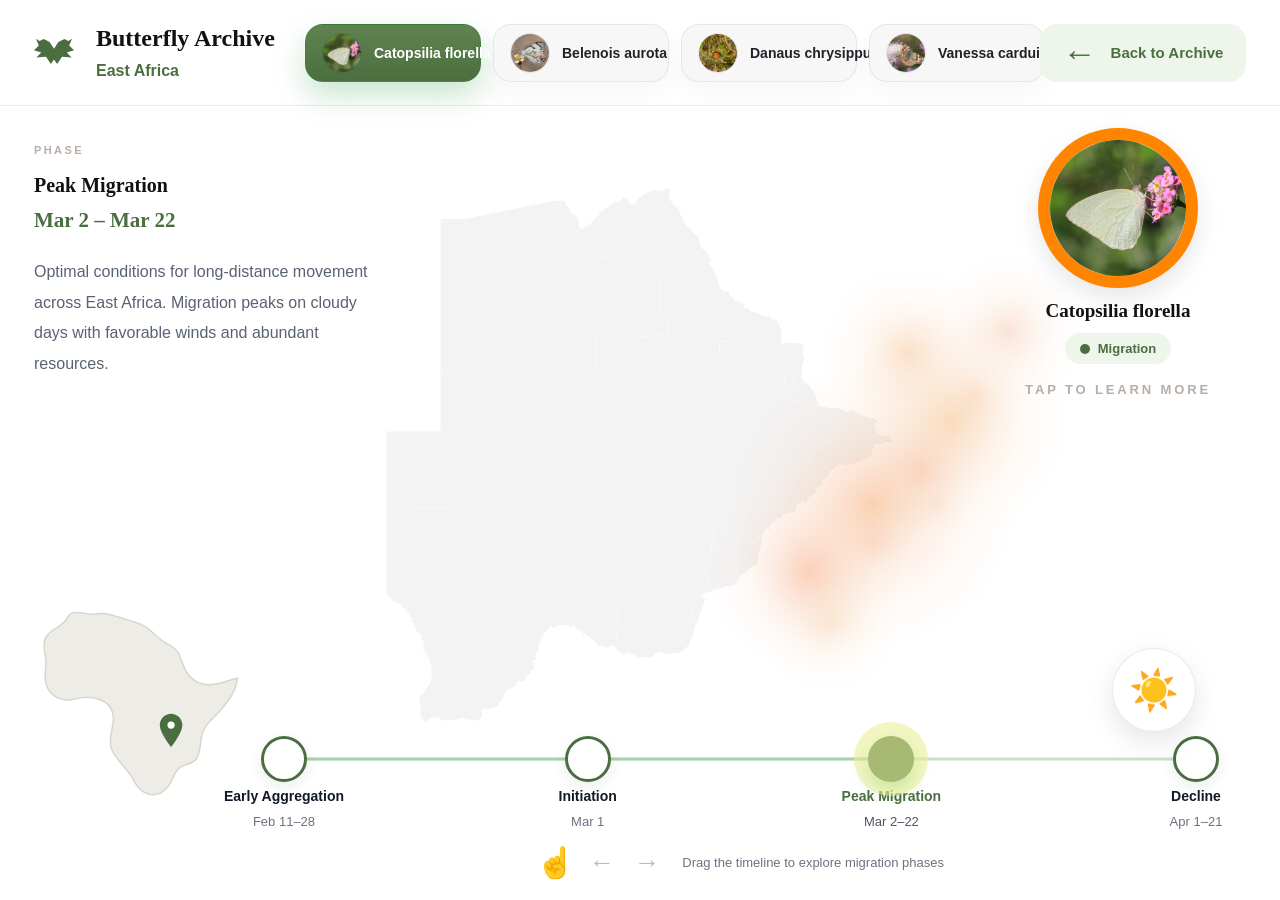
==== assets/archive-butterflies/butterfly-migration/public/display.html @ 6c203b93 "Archive Version 2 — historical snapshot from uploaded source" ====
<!DOCTYPE html>
<html lang="en">
<head>
  <meta charset="UTF-8">
  <meta name="viewport" content="width=device-width, initial-scale=1.0, user-scalable=no">
  <title>Butterfly Migration Atlas</title>
  <style>
    * { margin:0; padding:0; box-sizing:border-box; -webkit-tap-highlight-color:transparent; }
    html, body {
      width:100vw; height:100vh; overflow:hidden;
      background:#fff;
      font-family:'Helvetica Neue', Helvetica, Arial, sans-serif;
      user-select:none;
      color:#111827;
    }

    /* ── Nav ── */
    #nav {
      position:fixed; top:0; left:0; right:0; height:106px;
      background:rgba(255,255,255,0.94); border-bottom:1px solid rgba(17,24,39,0.08);
      display:grid; grid-template-columns:330px 1fr 250px; align-items:center;
      gap:22px;
      padding:0 50px; z-index:200;
      backdrop-filter:blur(10px);
    }
    #nav-brand {
      position:relative;
      display:grid; grid-template-columns:58px 1fr; align-items:center;
      gap:14px;
      font-family:Georgia, 'Times New Roman', serif;
      font-size:29px; letter-spacing:0; text-transform:none;
      color:#111; padding:0;
      border-right:0;
      margin-right:0; white-space:nowrap; flex-shrink:0;
      font-weight:700;
    }
    #nav-brand::before {
      content:"";
      grid-row:1 / span 2;
      width:54px; height:48px;
      background:#4b6e40;
      clip-path:polygon(50% 38%,61% 17%,76% 8%,86% 14%,95% 7%,88% 28%,100% 43%,82% 50%,94% 66%,70% 63%,58% 86%,50% 72%,42% 86%,30% 63%,6% 66%,18% 50%,0 43%,12% 28%,5% 7%,14% 14%,24% 8%,39% 17%);
    }
    #nav-brand::after {
      content:"East Africa";
      grid-column:2;
      margin-top:-4px;
      font-family:'Helvetica Neue', Helvetica, Arial, sans-serif;
      font-size:18px;
      font-weight:800;
      color:#4b6e40;
    }
    #nav-tabs {
      display:flex; align-items:center; justify-content:center; gap:18px;
      min-width:0;
    }
    .nav-tab {
      min-width:220px; height:64px;
      display:flex; align-items:center; gap:16px; padding:0 22px;
      font-size:17px; letter-spacing:0; text-transform:none;
      color:#1f2328; cursor:pointer;
      background:#f7f7f7;
      border:1px solid rgba(17,24,39,0.07);
      border-radius:18px;
      box-shadow:0 12px 28px rgba(15,23,42,0.035);
      transition:color 0.2s, background 0.2s, transform 0.16s, box-shadow 0.2s;
      white-space:nowrap;
      font-weight:600;
    }
    .nav-tab img {
      width:46px; height:46px; border-radius:50%;
      object-fit:cover;
      border:1px solid rgba(17,24,39,0.08);
      flex:0 0 auto;
    }
    .nav-tab:hover:not(.active) { color:#4b6e40; background:#f1f7ef; }
    .nav-tab:active { transform:scale(0.97); }
    .nav-tab.active {
      color:#fff;
      background:linear-gradient(180deg,#5f844f,#4b6e40);
      border-color:rgba(16,138,44,0.2);
      box-shadow:0 14px 30px rgba(16,138,44,0.22);
    }
    .archive-back {
      justify-self:end;
      width:248px; height:62px;
      display:flex; align-items:center; justify-content:center; gap:14px;
      border:0; border-radius:17px;
      background:#eef6eb;
      color:#4b6e40;
      font-size:18px;
      font-weight:800;
      cursor:pointer;
      transition:transform 0.16s, background 0.2s;
    }
    .archive-back:hover { background:#e5f1e1; }
    .archive-back:active { transform:scale(0.97); }
    .archive-back span:first-child { font-size:34px; line-height:1; font-weight:300; }

    /* ── Content area ── */
    #content {
      position:fixed; top:106px; left:0; right:0; bottom:0;
    }

    /* ── Section ── */
    .section {
      position:absolute; inset:0;
      opacity:0; pointer-events:none;
      transition:opacity 0.5s ease;
    }
    .section.active { opacity:1; pointer-events:all; }

    /* ── Map fills entire section ── */
    .map-area {
      position:absolute; inset:0;
    }

    .map-img {
      position:absolute;
      top:44%; left:50%;
      transform:translate(-50%, -50%);
      max-width:72%; max-height:74%;
      object-fit:contain;
      opacity:0.15;
      pointer-events:none;
    }
    .map-img.map-nw { max-width:78%; max-height:74%; opacity:0.16; }
    .map-img.map-north { max-width:78%; max-height:74%; opacity:0.16; }

    .blob-cv {
      position:absolute; top:0; left:0;
      pointer-events:none;
    }

    .cloud-veil {
      position:absolute; inset:0;
      background:rgba(210,218,230,0);
      pointer-events:none;
      transition:background 2s ease; z-index:8;
    }
    .cloud-veil.on { background:rgba(210,218,230,0.22); }

    /* ── LEFT INFO PANEL (floating) ── */
    .info-panel {
      position:absolute;
      top:38px; left:54px;
      width:420px;
      z-index:20; pointer-events:none;
    }

    .info-label {
      font-size:11px; letter-spacing:0.22em; text-transform:uppercase;
      color:#b8ada7; margin-bottom:18px; display:block;
      font-weight:800;
    }

    .phase-name-el {
      font-family:Georgia, 'Times New Roman', serif;
      font-size:22px; font-weight:700; color:#111;
      margin-bottom:12px; line-height:1.12;
      white-space:nowrap;
    }
    .phase-period-el {
      font-family:Georgia, 'Times New Roman', serif;
      font-size:21px; color:#4b6e40; margin-bottom:24px;
      font-weight:700;
    }
    .phase-desc-el {
      max-width:350px;
      font-size:18px; line-height:2.05; color:#596273; font-weight:400;
    }

    /* ── BOTTOM TIMELINE (floating) ── */
    .tl-wrap {
      position:absolute;
      bottom:56px;
      left:318px; right:110px; transform:none;
      width:auto;
      max-width:none;
      z-index:20;
    }

    .tl-track-outer {
      position:relative; height:54px; cursor:pointer;
      display:flex; align-items:center;
    }

    .tl-line-bg {
      position:absolute; left:0; right:0; top:50%;
      height:3px; background:rgba(126,184,130,0.42);
      transform:translateY(-50%); border-radius:999px;
      pointer-events:none;
    }

    .tl-progress-el {
      position:absolute; left:0; top:50%;
      height:3px; background:rgba(126,184,130,0.42);
      transform:translateY(-50%); border-radius:999px;
      pointer-events:none;
    }

    .tl-handle-el {
      position:absolute; top:50%;
      transform:translate(-50%,-50%);
      width:44px; height:44px; border-radius:50%;
      background:#4b6e40; cursor:grab; z-index:4;
      border:3px solid #4b6e40;
      box-shadow:0 8px 18px rgba(23,141,45,0.22);
      transition:transform 0.15s;
    }
    .tl-handle-el::before {
      content:"";
      position:absolute; inset:-18px;
      border-radius:50%;
      background:rgba(235,239,151,0.58);
      z-index:-1;
    }
    .tl-handle-el.dragging {
      cursor:grabbing;
      transform:translate(-50%,-50%) scale(1.3);
    }

    .tl-node-el {
      position:absolute; top:50%;
      transform:translate(-50%,-50%);
      width:46px; height:46px; border-radius:50%;
      background:#fff; border:3px solid #4b6e40;
      pointer-events:none; z-index:2;
      box-shadow:0 5px 14px rgba(15,23,42,0.08);
      transition:background 0.3s, box-shadow 0.3s;
    }
    .tl-node-el.on { background:#fff; }
    .tl-node-el.active {
      background:#4b6e40;
      box-shadow:0 8px 18px rgba(23,141,45,0.22);
    }

    .tl-labels-el {
      position:relative; height:56px; margin-top:2px;
    }

    .tl-lbl-el {
      position:absolute; top:0;
      transform:translateX(-50%);
      text-align:center;
    }
    .tl-lbl-name {
      display:block; font-size:14px; color:#111827;
      transition:color 0.3s; white-space:nowrap;
      font-weight:700;
    }
    .tl-lbl-date {
      display:block; font-size:13px; color:#6b7280; margin-top:10px;
      white-space:nowrap;
    }
    .tl-lbl-el.active .tl-lbl-name { color:#4b6e40; font-weight:800; }
    .tl-lbl-el.active .tl-lbl-date { color:#4b5563; }
    .timeline-hint {
      position:absolute;
      left:50%; bottom:-36px;
      transform:translateX(-50%);
      display:flex; align-items:center; gap:16px;
      color:#6b7280;
      font-size:13px;
      white-space:nowrap;
      pointer-events:none;
    }
    .timeline-hint .hand { font-size:30px; color:#9ca3af; }
    .timeline-hint .arrows { font-size:26px; color:#b5bdc8; letter-spacing:6px; }

    @media (max-width: 760px) {
      .tl-wrap {
        left:50%;
        width:calc(100% - 48px);
      }
      .tl-track-outer { height:58px; }
      .tl-node-el { width:36px; height:36px; border-width:2.5px; }
      .tl-handle-el { width:34px; height:34px; border-width:2.5px; }
      .tl-handle-el::before { inset:-14px; }
      .tl-lbl-name { font-size:8px; }
      .tl-lbl-date { font-size:7px; }
    }

    /* ── WEATHER BUTTON — bottom right ── */
    .weather-btn-el {
      position:absolute;
      right:110px; bottom:176px;
      z-index:20;
      width:96px; height:96px; border-radius:50%;
      background:rgba(255,255,255,0.92);
      border:1px solid rgba(0,0,0,0.09);
      box-shadow:0 10px 28px rgba(0,0,0,0.10);
      display:flex; align-items:center; justify-content:center;
      font-size:46px; cursor:pointer;
      transition:transform 0.16s, box-shadow 0.18s;
    }
    .weather-btn-el:hover { box-shadow:0 4px 24px rgba(0,0,0,0.13); }
    .weather-btn-el:active { transform:scale(0.88); }

    /* ── BUTTERFLY IMAGE — top right ── */
    .butterfly-area {
      position:absolute;
      top:22px; right:72px;
      z-index:20;
      width:280px;
      display:flex; flex-direction:column; align-items:center; gap:12px;
    }

    .butterfly-img-btn {
      width:190px; height:190px;
      border-radius:50%;
      overflow:hidden;
      cursor:pointer;
      transition:transform 0.18s, box-shadow 0.18s, border-color 0.18s;
      background:#fff;
      border:12px solid #ff8500;
      box-shadow:0 10px 26px rgba(0,0,0,0.10);
      display:flex; align-items:center; justify-content:center;
    }
    .butterfly-img-btn:hover { box-shadow:0 14px 34px rgba(0,0,0,0.14); }
    .butterfly-img-btn:active { transform:scale(0.94); }
    .butterfly-img-btn img {
      width:100%; height:100%; object-fit:cover; padding:0;
    }
    /* placeholder if no image */
    .butterfly-placeholder {
      font-size:48px; line-height:1;
    }

    .butterfly-tap-hint {
      font-size:13px; letter-spacing:0.22em; text-transform:uppercase;
      color:#b8ada7; text-align:center; max-width:220px; line-height:1.5;
      font-weight:800;
      margin-top:4px;
    }
    .species-name {
      font-family:Georgia, 'Times New Roman', serif;
      font-size:21px;
      line-height:1.12;
      font-weight:700;
      color:#111;
      text-align:center;
    }
    .species-pill {
      display:inline-flex; align-items:center; gap:8px;
      min-height:31px; padding:0 15px;
      border-radius:999px;
      background:#eef6eb;
      color:#4b6e40;
      font-size:13px;
      font-weight:800;
    }
    .species-pill::before {
      content:"";
      width:10px; height:10px;
      border-radius:50%;
      background:#4b6e40;
    }

    /* ── AFRICA LOCATOR — bottom left ── */
    .locator-wrap {
      position:absolute;
      top:500px; left:54px;
      z-index:20;
      display:flex; flex-direction:column; gap:8px;
    }

    .locator-label {
      display:none;
      font-size:11px; letter-spacing:0.22em; text-transform:uppercase;
      color:#b8ada7;
      font-weight:800;
      margin-bottom:4px;
    }

    .locator-map {
      width:256px; height:256px;
      border:0;
      border-radius:0;
      background:transparent;
      position:relative; overflow:hidden;
      padding:0;
    }

    .locator-map svg {
      width:100%; height:100%;
    }
    .locator-map img {
      display:block;
      width:100%;
      height:100%;
      object-fit:contain;
    }
    .locator-place {
      display:none;
      color:#4b6e40;
      font-size:18px;
      font-weight:800;
      margin:6px 4px 0;
    }
    .locator-coords {
      display:none;
      color:#6b7280;
      font-size:17px;
      font-weight:500;
      margin:10px 4px 0;
    }

    /* highlight rect on locator */
    .locator-highlight {
      position:absolute;
      background:rgba(244,162,97,0.35);
      border:1.5px solid rgba(244,162,97,0.7);
      border-radius:2px;
      transition:all 0.4s;
    }

    @media (max-width: 1500px) {
      #nav {
        grid-template-columns:280px 1fr 210px;
        gap:16px;
        padding:0 34px;
      }
      #nav-brand { font-size:24px; grid-template-columns:48px 1fr; }
      #nav-brand::before { width:40px; height:32px; }
      #nav-brand::after { font-size:16px; }
      #nav-tabs { gap:12px; }
      .nav-tab {
        min-width:176px;
        height:58px;
        gap:12px;
        padding:0 16px;
        font-size:14px;
      }
      .nav-tab img { width:40px; height:40px; }
      .archive-back {
        width:206px;
        height:58px;
        font-size:15px;
      }
      .info-panel { left:34px; width:360px; }
      .phase-name-el { font-size:20px; }
      .species-name { font-size:19px; }
      .phase-desc-el { font-size:16px; line-height:1.9; }
      .locator-wrap { left:34px; }
      .locator-map { width:210px; height:210px; }
      .locator-map svg,
      .locator-map img { height:100%; }
      .butterfly-area { right:42px; width:240px; }
      .butterfly-img-btn { width:160px; height:160px; }
      .tl-wrap { left:284px; right:84px; }
      .weather-btn-el {
        right:84px;
        bottom:168px;
        width:84px;
        height:84px;
        font-size:40px;
      }
    }

    /* ── POPUP CARD ── */
    .popup-overlay {
      position:fixed; inset:0;
      background:rgba(0,0,0,0.18);
      z-index:300; opacity:0; pointer-events:none;
      transition:opacity 0.3s;
      display:flex; align-items:center; justify-content:center;
    }
    .popup-overlay.visible { opacity:1; pointer-events:all; }

    .popup-card {
      background:#fff; border-radius:12px;
      padding:36px 40px;
      max-width:480px; width:90%;
      box-shadow:0 12px 48px rgba(0,0,0,0.15);
      transform:translateY(12px); transition:transform 0.3s;
      position:relative;
    }
    .popup-overlay.visible .popup-card { transform:translateY(0); }

    .popup-close {
      position:absolute; top:16px; right:20px;
      font-size:22px; color:#bbb; cursor:pointer; line-height:1;
      background:none; border:none;
    }
    .popup-close:hover { color:#555; }

    .popup-img {
      width:120px; height:120px; object-fit:cover;
      float:right; margin:0 0 12px 20px;
      background:#f8f6f2;
      border:1px solid rgba(0,0,0,0.09);
      border-radius:4px; padding:0;
      cursor:zoom-in;
      display:block;
    }

    .image-overlay {
      position:fixed; inset:0;
      background:rgba(0,0,0,0.72);
      z-index:420; opacity:0; pointer-events:none;
      transition:opacity 0.25s;
      display:flex; align-items:center; justify-content:center;
      padding:34px;
    }
    .image-overlay.visible { opacity:1; pointer-events:all; }
    .image-viewer-img {
      max-width:min(88vw, 1100px);
      max-height:86vh;
      object-fit:contain;
      background:#fff;
      border-radius:8px;
      box-shadow:0 18px 64px rgba(0,0,0,0.34);
    }
    .image-viewer-close {
      position:absolute; top:24px; right:28px;
      width:38px; height:38px; border-radius:50%;
      border:1px solid rgba(255,255,255,0.28);
      background:rgba(255,255,255,0.12);
      color:#fff; font-size:24px; line-height:1;
      cursor:pointer;
    }

    .popup-species {
      font-size:10px; letter-spacing:2px; text-transform:uppercase;
      color:#b8b0a8; margin-bottom:8px;
    }
    .popup-name {
      font-size:22px; font-weight:500; color:#1a1a1a;
      margin-bottom:4px; font-style:italic;
    }
    .popup-common {
      font-size:13px; color:#888; margin-bottom:20px;
    }
    .popup-divider {
      height:1px; background:rgba(0,0,0,0.07); margin:16px 0;
    }
    .popup-row {
      display:flex; gap:8px; margin-bottom:10px; align-items:baseline;
    }
    .popup-row-label {
      font-size:9px; letter-spacing:2px; text-transform:uppercase;
      color:#b8b0a8; width:88px; flex-shrink:0;
    }
    .popup-row-val {
      font-size:12.5px; color:#555; line-height:1.6;
    }

    /* ── Placeholder sections ── */
    .ph-wrap {
      position:absolute; inset:0;
      display:flex; flex-direction:column;
      align-items:center; justify-content:center; gap:12px;
    }
    .ph-region  { font-size:9px; letter-spacing:3px; text-transform:uppercase; color:#d4cec8; }
    .ph-species { font-size:30px; font-weight:300; font-style:italic; color:#e0dbd6; }
    .ph-soon    { font-size:9px; letter-spacing:2px; text-transform:uppercase; color:#e8e4e0; margin-top:8px; }
  </style>
</head>
<body>

<!-- Nav -->
<div id="nav">
  <div id="nav-brand">Butterfly Archive</div>
  <div id="nav-tabs">
    <div class="nav-tab active" onclick="switchTo(0)">
      <img src="Catopsilia florella.jpg" alt="">
      <span>Catopsilia florella</span>
    </div>
    <div class="nav-tab" onclick="switchTo(1)">
      <img src="Belenois aurota.jpg" alt="">
      <span>Belenois aurota</span>
    </div>
    <div class="nav-tab" onclick="switchTo(2)">
      <img src="Danaus chrysippus.jpg" alt="">
      <span>Danaus chrysippus</span>
    </div>
    <div class="nav-tab" onclick="switchTo(3)">
      <img src="Vanessa cardui.jpg" alt="">
      <span>Vanessa cardui</span>
    </div>
  </div>
  <button class="archive-back" type="button" onclick="window.top.location.href=location.pathname.includes('/assets/')?'../../../../index.html':'/archive/index.html'">
    <span aria-hidden="true">←</span>
    <span>Back to Archive</span>
  </button>
</div>

<div id="content">

<!-- ══════════════════════════════════════════
     SECTION 0 — Catopsilia florella
══════════════════════════════════════════ -->
<div class="section active" id="s0">
  <div class="map-area" id="map-area-0">
    <img class="map-img" src="map.png" alt="Botswana">
    <canvas class="blob-cv" id="blob-cv-0"></canvas>
    <div class="cloud-veil" id="cloud-veil-0"></div>
  </div>

  <!-- Left info -->
  <div class="info-panel">
    <span class="info-label">Phase</span>
    <div class="phase-name-el"   id="pname-0"></div>
    <div class="phase-period-el" id="pperiod-0"></div>
    <div class="phase-desc-el"   id="pdesc-0"></div>
  </div>

  <!-- Bottom timeline -->
  <div class="tl-wrap" id="tl-wrap-0">
    <div class="tl-track-outer" id="tl-track-0">
      <div class="tl-line-bg"></div>
      <div class="tl-progress-el" id="tl-prog-0"></div>
      <div class="tl-handle-el"   id="tl-hdl-0"></div>
    </div>
    <div class="tl-labels-el" id="tl-lbls-0"></div>
    <div class="timeline-hint"><span class="hand">☝</span><span class="arrows">← →</span><span>Drag the timeline to explore migration phases</span></div>
  </div>

  <!-- Weather btn -->
  <div class="weather-btn-el" id="wx-btn-0" onclick="toggleWeather(0)">☀️</div>

  <!-- Butterfly -->
  <div class="butterfly-area">
    <div class="butterfly-img-btn" onclick="openPopup(0)">
      <img src="Catopsilia florella.jpg" alt="Catopsilia florella">
    </div>
    <div class="species-name">Catopsilia florella</div>
    <div class="species-pill">Migration</div>
    <div class="butterfly-tap-hint">Tap to learn more</div>
  </div>

  <!-- Africa locator -->
  <div class="locator-wrap">
    <div class="locator-label">Location in Africa</div>
    <div class="locator-map" id="locator-0">
      <img src="africa-location-map.svg" alt="Africa map with East Africa location marker">
      <div class="locator-place">East Africa</div>
      <div class="locator-coords">1.29° S, 36.82° E</div>
    </div>
  </div>
</div>

<!-- ══════════════════════════════════════════
     SECTION 1 — Belenois aurota
══════════════════════════════════════════ -->
<div class="section" id="s1">
  <div class="map-area" id="map-area-1">
    <img class="map-img" src="sa-map.png" alt="South Africa"
         style="opacity:0.13; max-width:72%; max-height:74%;">
    <canvas class="blob-cv" id="blob-cv-1"></canvas>
    <div class="cloud-veil" id="cloud-veil-1"></div>
  </div>

  <div class="info-panel">
    <span class="info-label">Phase</span>
    <div class="phase-name-el"   id="pname-1"></div>
    <div class="phase-period-el" id="pperiod-1"></div>
    <div class="phase-desc-el"   id="pdesc-1"></div>
  </div>

  <div class="tl-wrap" id="tl-wrap-1">
    <div class="tl-track-outer" id="tl-track-1">
      <div class="tl-line-bg"></div>
      <div class="tl-progress-el" id="tl-prog-1"></div>
      <div class="tl-handle-el"   id="tl-hdl-1"></div>
    </div>
    <div class="tl-labels-el" id="tl-lbls-1"></div>
    <div class="timeline-hint"><span class="hand">☝</span><span class="arrows">← →</span><span>Drag the timeline to explore migration phases</span></div>
  </div>

  <div class="weather-btn-el" id="wx-btn-1" onclick="toggleWeather(1)">☀️</div>

  <div class="butterfly-area">
    <div class="butterfly-img-btn" onclick="openPopup(1)">
      <img src="Belenois aurota.jpg" alt="Belenois aurota">
    </div>
    <div class="species-name">Belenois aurota</div>
    <div class="species-pill">Migration</div>
    <div class="butterfly-tap-hint">Tap to learn more</div>
  </div>

  <div class="locator-wrap">
    <div class="locator-label">Location in Africa</div>
    <div class="locator-map">
      <img src="africa-location-map.svg" alt="Africa map with East Africa location marker">
      <div class="locator-place">East Africa</div>
      <div class="locator-coords">1.29° S, 36.82° E</div>
    </div>
  </div>
</div>

<!-- ══════════════════════════════════════════
     SECTION 2 — Danaus chrysippus
══════════════════════════════════════════ -->
<div class="section" id="s2">
  <div class="map-area" id="map-area-2">
    <img class="map-img map-nw" src="nw-africa.png" alt="Northwest Africa">
    <canvas class="blob-cv" id="blob-cv-2"></canvas>
    <div class="cloud-veil" id="cloud-veil-2"></div>
  </div>

  <div class="info-panel">
    <span class="info-label">Phase</span>
    <div class="phase-name-el"   id="pname-2"></div>
    <div class="phase-period-el" id="pperiod-2"></div>
    <div class="phase-desc-el"   id="pdesc-2"></div>
  </div>

  <div class="tl-wrap" id="tl-wrap-2">
    <div class="tl-track-outer" id="tl-track-2">
      <div class="tl-line-bg"></div>
      <div class="tl-progress-el" id="tl-prog-2"></div>
      <div class="tl-handle-el"   id="tl-hdl-2"></div>
    </div>
    <div class="tl-labels-el" id="tl-lbls-2"></div>
    <div class="timeline-hint"><span class="hand">☝</span><span class="arrows">← →</span><span>Drag the timeline to explore migration phases</span></div>
  </div>

  <div class="weather-btn-el" id="wx-btn-2" onclick="toggleWeather(2)">☀️</div>

  <div class="butterfly-area">
    <div class="butterfly-img-btn" onclick="openPopup(2)">
      <img src="Danaus chrysippus.jpg" alt="Danaus chrysippus">
    </div>
    <div class="species-name">Danaus chrysippus</div>
    <div class="species-pill">Migration</div>
    <div class="butterfly-tap-hint">Tap to learn more</div>
  </div>

  <div class="locator-wrap">
    <div class="locator-label">Location in Africa</div>
    <div class="locator-map">
      <img src="africa-location-map.svg" alt="Africa map">
      <div class="locator-place">Western Africa</div>
      <div class="locator-coords">20.25° N, 10.25° W</div>
    </div>
  </div>
</div>

<!-- ══════════════════════════════════════════
     SECTION 3 — Vanessa cardui
══════════════════════════════════════════ -->
<div class="section" id="s3">
  <div class="map-area" id="map-area-3">
    <img class="map-img map-north" src="n-africa.png" alt="Europe and North Africa">
    <canvas class="blob-cv" id="blob-cv-3"></canvas>
    <div class="cloud-veil" id="cloud-veil-3"></div>
  </div>

  <div class="info-panel">
    <span class="info-label">Phase</span>
    <div class="phase-name-el"   id="pname-3"></div>
    <div class="phase-period-el" id="pperiod-3"></div>
    <div class="phase-desc-el"   id="pdesc-3"></div>
  </div>

  <div class="tl-wrap" id="tl-wrap-3">
    <div class="tl-track-outer" id="tl-track-3">
      <div class="tl-line-bg"></div>
      <div class="tl-progress-el" id="tl-prog-3"></div>
      <div class="tl-handle-el"   id="tl-hdl-3"></div>
    </div>
    <div class="tl-labels-el" id="tl-lbls-3"></div>
    <div class="timeline-hint"><span class="hand">☝</span><span class="arrows">← →</span><span>Drag the timeline to explore migration phases</span></div>
  </div>

  <div class="weather-btn-el" id="wx-btn-3" onclick="toggleWeather(3)">☀️</div>

  <div class="butterfly-area">
    <div class="butterfly-img-btn" onclick="openPopup(3)">
      <img src="Vanessa cardui.jpg" alt="Vanessa cardui">
    </div>
    <div class="species-name">Vanessa cardui</div>
    <div class="species-pill">Migration</div>
    <div class="butterfly-tap-hint">Tap to learn more</div>
  </div>

  <div class="locator-wrap">
    <div class="locator-label">Migration region</div>
    <div class="locator-map">
      <img src="africa-location-map.svg" alt="Africa map">
      <div class="locator-place">North Africa</div>
      <div class="locator-coords">23.42° N, 25.66° E</div>
    </div>
  </div>
</div>

</div><!-- /content -->

<!-- ══════════════════════════════════════════
     POPUP CARDS
══════════════════════════════════════════ -->
<div class="popup-overlay" id="popup-overlay" onclick="closePopupOutside(event)">
  <div class="popup-card" id="popup-card">
    <button class="popup-close" onclick="closePopup()">×</button>
    <div id="popup-content"></div>
  </div>
</div>

<div class="image-overlay" id="image-overlay" onclick="closeImageViewerOutside(event)">
  <button class="image-viewer-close" onclick="closeImageViewer()">×</button>
  <img class="image-viewer-img" id="image-viewer-img" alt="">
</div>

<script>
// ══════════════════════════════════════════════════════════
// BUTTERFLY INFO DATA
// ══════════════════════════════════════════════════════════
const BUTTERFLY_INFO = [
  {
    species:    'Catopsilia florella',
    common:     'African Emigrant',
    imgSrc:     'Catopsilia florella.jpg',
    region:     'Sub-Saharan Africa · Botswana',
    season:     'February – April',
    direction:  'West to ENE',
    pattern:    'Mass directional migration',
    morph:      'White morph females predominate',
    note:       'Migration pauses completely on cloudy days and resumes when sunny — one of the clearest examples of weather-dependent butterfly migration recorded in Africa.',
  },
  {
    species:    'Belenois aurota',
    common:     'Brown-veined White',
    imgSrc:     'Belenois aurota.jpg',
    region:     'South Africa → Mozambique',
    season:     'December – February',
    direction:  'West to East (Atlantic → Indian Ocean)',
    pattern:    'Burst migration, weather-driven',
    morph:      'White with brown veining',
    note:       'Nearly all individuals die attempting to cross the Indian Ocean to Madagascar. The migration has shifted ~2.9 days earlier per decade, linked to rising temperatures — a documented climate signal.',
  },
  {
    species:    'Danaus chrysippus',
    common:     'African Monarch',
    imgSrc:     'Danaus chrysippus.jpg',
    region:     'Western Africa · Mauritania and Sahel',
    season:     'February – April',
    direction:  'Diffuse northward dispersal',
    pattern:    'Opportunistic movement around host plants',
    morph:      'f. alcippus noted in Mauritania',
    note:       'Dispersal is variable rather than corridor-bound. The species can cross deserts and large water bodies, but settlement follows milkweed host plants and suitable breeding conditions.',
  },
  {
    species:    'Vanessa cardui',
    common:     'Painted Lady',
    imgSrc:     'Vanessa cardui.jpg',
    region:     'Europe · Mediterranean · North and Tropical Africa',
    season:     'July – May',
    direction:  'Autumn southward; spring northward',
    pattern:    'Annual multi-generation migration',
    morph:      'Orange and black painted lady pattern',
    note:       'Autumn migrants move from Europe across the Mediterranean, Sahara and Sahel into tropical Africa. Spring generations return northward, with journeys exceeding 4,000 km in a single generation.',
  },
];

// ══════════════════════════════════════════════════════════
// SECTION DATA
// ══════════════════════════════════════════════════════════
const S0 = {
  id: 0,
  initialPhase: 2,
  phases: [
    { name:'Early Aggregation', period:'Feb 11 – Feb 28',
      desc:'Non-migratory individuals gather in large numbers in wetlands along the southern border of Botswana. White morph females predominate.' },
    { name:'Initiation',        period:'Mar 1',
      desc:'Oriented flight begins to appear in Mabuasehube Protected Area. Direction is unstable, gradually aligning toward ENE.' },
    { name:'Peak Migration',    period:'Mar 2 – Mar 22',
      desc:'Optimal conditions for long-distance movement across East Africa. Migration peaks on cloudy days with favorable winds and abundant resources.' },
    { name:'Decline',           period:'Apr 1 – Apr 21',
      desc:'Main migration concludes in early April. Sporadic activity continues in the northern regions until late April.' },
  ],
  tlData: [
    { pct:0,    name:'Early Aggregation', date:'Feb 11–28' },
    { pct:33.3, name:'Initiation',        date:'Mar 1' },
    { pct:66.6, name:'Peak Migration',    date:'Mar 2–22' },
    { pct:100,  name:'Decline',           date:'Apr 1–21' },
  ],
  blobPhases: [
    [
      { fx:0.22, fy:0.78, r:90, h:340, s:72, l:70, a:0.28 },
      { fx:0.29, fy:0.72, r:72, h:320, s:65, l:73, a:0.22 },
      { fx:0.25, fy:0.84, r:62, h:355, s:60, l:68, a:0.18 },
      { fx:0.26, fy:0.79, r:16, h:340, s:50, l:75, a:0.04 },
      { fx:0.31, fy:0.74, r:13, h:330, s:50, l:75, a:0.03 },
      { fx:0.24, fy:0.82, r:11, h:345, s:50, l:75, a:0.02 },
      { fx:0.23, fy:0.80, r:9,  h:340, s:50, l:75, a:0.02 },
      { fx:0.27, fy:0.77, r:8,  h:340, s:50, l:75, a:0.02 },
      { fx:0.24, fy:0.81, r:7,  h:340, s:50, l:75, a:0.01 },
      { fx:0.26, fy:0.83, r:6,  h:340, s:50, l:75, a:0.01 },
    ],
    [
      { fx:0.60, fy:0.74, r:85, h:42, s:82, l:66, a:0.26 },
      { fx:0.66, fy:0.68, r:68, h:50, s:78, l:68, a:0.20 },
      { fx:0.54, fy:0.78, r:58, h:38, s:75, l:70, a:0.17 },
      { fx:0.25, fy:0.79, r:40, h:42, s:60, l:72, a:0.09 },
      { fx:0.29, fy:0.83, r:30, h:48, s:55, l:74, a:0.06 },
      { fx:0.63, fy:0.71, r:24, h:45, s:70, l:70, a:0.09 },
      { fx:0.57, fy:0.75, r:18, h:40, s:65, l:72, a:0.06 },
      { fx:0.65, fy:0.76, r:14, h:42, s:60, l:73, a:0.05 },
      { fx:0.51, fy:0.72, r:11, h:38, s:55, l:74, a:0.04 },
      { fx:0.67, fy:0.73, r:9,  h:45, s:55, l:74, a:0.03 },
    ],
    [
      { fx:0.68, fy:0.50, r:95, h:25, s:88, l:63, a:0.28 },
      { fx:0.74, fy:0.40, r:78, h:30, s:85, l:65, a:0.24 },
      { fx:0.63, fy:0.59, r:70, h:20, s:90, l:62, a:0.22 },
      { fx:0.71, fy:0.31, r:63, h:28, s:85, l:64, a:0.19 },
      { fx:0.79, fy:0.28, r:56, h:22, s:82, l:65, a:0.16 },
      { fx:0.65, fy:0.65, r:48, h:32, s:80, l:66, a:0.13 },
      { fx:0.72, fy:0.46, r:42, h:18, s:85, l:63, a:0.12 },
      { fx:0.76, fy:0.37, r:35, h:26, s:80, l:65, a:0.10 },
      { fx:0.68, fy:0.55, r:27, h:22, s:78, l:66, a:0.08 },
      { fx:0.73, fy:0.50, r:20, h:28, s:75, l:67, a:0.06 },
    ],
    [
      { fx:0.52, fy:0.12, r:85, h:200, s:52, l:68, a:0.24 },
      { fx:0.57, fy:0.08, r:66, h:210, s:48, l:70, a:0.18 },
      { fx:0.47, fy:0.16, r:54, h:195, s:45, l:72, a:0.14 },
      { fx:0.53, fy:0.11, r:26, h:205, s:42, l:73, a:0.07 },
      { fx:0.50, fy:0.14, r:18, h:200, s:40, l:74, a:0.05 },
      { fx:0.52, fy:0.12, r:12, h:205, s:38, l:75, a:0.03 },
      { fx:0.51, fy:0.13, r:9,  h:200, s:38, l:75, a:0.02 },
      { fx:0.53, fy:0.11, r:8,  h:200, s:38, l:75, a:0.02 },
      { fx:0.52, fy:0.14, r:7,  h:200, s:38, l:75, a:0.01 },
      { fx:0.50, fy:0.12, r:6,  h:200, s:38, l:75, a:0.01 },
    ],
  ],
};

const S1 = {
  id: 1,
  phases: [
    { name:'West Coast Initiation', period:'December',
      desc:'Rising butterfly numbers trigger collective restlessness along South Africa\'s Atlantic west coast. Flight shifts from calm to erratic. Coastal colonies join inland populations forming large-scale movement.' },
    { name:'Inland Surge',          period:'December – January',
      desc:'Butterflies travel eastward along three primary inland routes through the Northern and Western Cape, converging toward Gauteng, the Free State, and KwaZulu-Natal.' },
    { name:'Peak — Sea of White',   period:'January – February',
      desc:'Vast numbers stream through Gauteng and Mpumalanga, creating a spectacular "sea of white butterflies." Strongly affected by weather — burst events follow warm sunny days.' },
    { name:'Ocean Crossing Attempt', period:'February',
      desc:'Most individuals reach Mozambique and fly east into the Indian Ocean attempting to reach Madagascar. Nearly all perish mid-ocean from dehydration — an example of population-scale natural mortality.' },
  ],
  tlData: [
    { pct:0,    name:'Initiation',     date:'Dec' },
    { pct:33.3, name:'Inland Surge',   date:'Dec–Jan' },
    { pct:66.6, name:'Peak',           date:'Jan–Feb' },
    { pct:100,  name:'Ocean Crossing', date:'Feb' },
  ],
  blobPhases: [
    [
      { fx:0.10, fy:0.45, r:85, h:280, s:68, l:68, a:0.26 },
      { fx:0.14, fy:0.60, r:68, h:265, s:62, l:70, a:0.20 },
      { fx:0.08, fy:0.55, r:58, h:295, s:65, l:66, a:0.17 },
      { fx:0.12, fy:0.70, r:38, h:270, s:58, l:72, a:0.12 },
      { fx:0.06, fy:0.48, r:30, h:285, s:60, l:70, a:0.09 },
      { fx:0.11, fy:0.52, r:20, h:275, s:55, l:73, a:0.06 },
      { fx:0.13, fy:0.64, r:15, h:280, s:52, l:74, a:0.04 },
      { fx:0.09, fy:0.58, r:11, h:270, s:50, l:75, a:0.03 },
      { fx:0.15, fy:0.68, r:9,  h:280, s:50, l:75, a:0.02 },
      { fx:0.07, fy:0.62, r:7,  h:275, s:50, l:75, a:0.02 },
    ],
    [
      { fx:0.32, fy:0.38, r:78, h:60,  s:75, l:68, a:0.24 },
      { fx:0.42, fy:0.52, r:70, h:55,  s:70, l:66, a:0.22 },
      { fx:0.28, fy:0.62, r:62, h:65,  s:72, l:70, a:0.18 },
      { fx:0.38, fy:0.30, r:50, h:50,  s:68, l:68, a:0.15 },
      { fx:0.48, fy:0.60, r:44, h:58,  s:65, l:70, a:0.12 },
      { fx:0.22, fy:0.55, r:35, h:62,  s:62, l:72, a:0.10 },
      { fx:0.36, fy:0.45, r:26, h:55,  s:60, l:71, a:0.08 },
      { fx:0.46, fy:0.35, r:20, h:58,  s:58, l:72, a:0.06 },
      { fx:0.30, fy:0.68, r:15, h:60,  s:55, l:73, a:0.05 },
      { fx:0.52, fy:0.48, r:11, h:55,  s:52, l:74, a:0.04 },
    ],
    [
      { fx:0.65, fy:0.32, r:92, h:38,  s:85, l:65, a:0.28 },
      { fx:0.72, fy:0.48, r:76, h:42,  s:80, l:63, a:0.24 },
      { fx:0.60, fy:0.55, r:70, h:35,  s:82, l:66, a:0.22 },
      { fx:0.68, fy:0.24, r:62, h:45,  s:78, l:64, a:0.18 },
      { fx:0.76, fy:0.58, r:55, h:40,  s:76, l:65, a:0.15 },
      { fx:0.63, fy:0.40, r:46, h:38,  s:80, l:66, a:0.12 },
      { fx:0.74, fy:0.38, r:38, h:42,  s:75, l:65, a:0.10 },
      { fx:0.68, fy:0.62, r:30, h:36,  s:78, l:66, a:0.08 },
      { fx:0.72, fy:0.30, r:22, h:40,  s:72, l:67, a:0.06 },
      { fx:0.66, fy:0.50, r:16, h:38,  s:70, l:68, a:0.05 },
    ],
    [
      { fx:0.88, fy:0.38, r:72, h:195, s:50, l:72, a:0.20 },
      { fx:0.93, fy:0.30, r:56, h:205, s:45, l:74, a:0.14 },
      { fx:0.86, fy:0.48, r:48, h:188, s:48, l:73, a:0.12 },
      { fx:0.91, fy:0.24, r:36, h:200, s:42, l:75, a:0.09 },
      { fx:0.95, fy:0.42, r:28, h:210, s:40, l:76, a:0.07 },
      { fx:0.89, fy:0.35, r:20, h:195, s:38, l:77, a:0.05 },
      { fx:0.94, fy:0.50, r:14, h:200, s:36, l:77, a:0.04 },
      { fx:0.92, fy:0.28, r:10, h:205, s:35, l:78, a:0.03 },
      { fx:0.97, fy:0.38, r:7,  h:200, s:34, l:78, a:0.02 },
      { fx:0.90, fy:0.44, r:5,  h:195, s:33, l:78, a:0.01 },
    ],
  ],
};

const S2 = {
  id: 2,
  phases: [
    { name:'Early Aggregation', period:'Feb 11 – Feb 28',
      desc:'Large numbers gather around wetlands and milkweed-rich habitats in western Africa, especially where host plants are abundant.' },
    { name:'Initiation', period:'Mar 1',
      desc:'Northward dispersal begins. Movement is irregular at first and individual directions remain unstable.' },
    { name:'Peak Period', period:'Mar 2 – Mar 22',
      desc:'Wide northward expansion spreads across Mauritania and surrounding regions. Danaus chrysippus f. alcippus disperses broadly, with no stable corridor observed.' },
    { name:'Decline Period', period:'Apr 1 – Apr 21',
      desc:'Movement decreases and butterflies scatter into suitable habitats where milkweed host plants support breeding and settlement.' },
  ],
  tlData: [
    { pct:0,    name:'Aggregation', date:'Feb 11–28' },
    { pct:33.3, name:'Initiation',  date:'Mar 1' },
    { pct:66.6, name:'Peak Period', date:'Mar 2–22' },
    { pct:100,  name:'Decline',     date:'Apr 1–21' },
  ],
  blobPhases: [
    [
      { fx:0.27, fy:0.70, r:76, h:18, s:88, l:64, a:0.24 },
      { fx:0.32, fy:0.65, r:68, h:24, s:86, l:66, a:0.21 },
      { fx:0.24, fy:0.76, r:56, h:14, s:88, l:65, a:0.17 },
      { fx:0.36, fy:0.58, r:46, h:28, s:80, l:68, a:0.12 },
      { fx:0.30, fy:0.73, r:32, h:20, s:76, l:70, a:0.09 },
      { fx:0.22, fy:0.68, r:28, h:16, s:74, l:70, a:0.07 },
      { fx:0.34, fy:0.71, r:18, h:24, s:70, l:72, a:0.05 },
      { fx:0.28, fy:0.62, r:15, h:20, s:68, l:73, a:0.04 },
      { fx:0.25, fy:0.72, r:10, h:18, s:64, l:74, a:0.03 },
      { fx:0.31, fy:0.66, r:8,  h:22, s:62, l:75, a:0.02 },
    ],
    [
      { fx:0.36, fy:0.61, r:82, h:22, s:90, l:63, a:0.25 },
      { fx:0.42, fy:0.54, r:72, h:18, s:88, l:64, a:0.22 },
      { fx:0.30, fy:0.66, r:58, h:28, s:85, l:66, a:0.18 },
      { fx:0.46, fy:0.48, r:52, h:16, s:86, l:65, a:0.15 },
      { fx:0.38, fy:0.70, r:42, h:24, s:80, l:68, a:0.12 },
      { fx:0.50, fy:0.58, r:36, h:20, s:78, l:69, a:0.10 },
      { fx:0.33, fy:0.55, r:26, h:26, s:74, l:70, a:0.07 },
      { fx:0.44, fy:0.64, r:20, h:18, s:72, l:72, a:0.05 },
      { fx:0.48, fy:0.52, r:14, h:24, s:70, l:73, a:0.04 },
      { fx:0.39, fy:0.58, r:10, h:20, s:68, l:74, a:0.03 },
    ],
    [
      { fx:0.42, fy:0.53, r:96, h:20, s:92, l:61, a:0.28 },
      { fx:0.55, fy:0.46, r:86, h:18, s:90, l:62, a:0.25 },
      { fx:0.32, fy:0.62, r:78, h:26, s:90, l:63, a:0.23 },
      { fx:0.48, fy:0.68, r:70, h:24, s:86, l:64, a:0.20 },
      { fx:0.62, fy:0.58, r:64, h:16, s:86, l:65, a:0.18 },
      { fx:0.38, fy:0.74, r:54, h:30, s:82, l:66, a:0.15 },
      { fx:0.58, fy:0.38, r:48, h:18, s:80, l:67, a:0.12 },
      { fx:0.46, fy:0.48, r:38, h:22, s:78, l:68, a:0.10 },
      { fx:0.52, fy:0.61, r:28, h:20, s:74, l:70, a:0.08 },
      { fx:0.35, fy:0.57, r:20, h:24, s:72, l:71, a:0.06 },
    ],
    [
      { fx:0.30, fy:0.66, r:70, h:28, s:78, l:68, a:0.20 },
      { fx:0.44, fy:0.58, r:64, h:22, s:76, l:69, a:0.18 },
      { fx:0.57, fy:0.52, r:58, h:18, s:74, l:70, a:0.16 },
      { fx:0.68, fy:0.62, r:50, h:26, s:72, l:70, a:0.13 },
      { fx:0.40, fy:0.76, r:46, h:30, s:72, l:71, a:0.11 },
      { fx:0.24, fy:0.72, r:36, h:24, s:70, l:72, a:0.09 },
      { fx:0.52, fy:0.70, r:30, h:20, s:68, l:73, a:0.07 },
      { fx:0.62, fy:0.44, r:24, h:18, s:66, l:74, a:0.05 },
      { fx:0.34, fy:0.52, r:18, h:26, s:64, l:74, a:0.04 },
      { fx:0.48, fy:0.62, r:12, h:22, s:62, l:75, a:0.03 },
    ],
  ],
};

const S3 = {
  id: 3,
  phases: [
    { name:'Early Aggregation', period:'Jul – Aug',
      desc:'Large breeding populations grow across Europe and the Mediterranean region during summer.' },
    { name:'Initiation', period:'Sep – Oct',
      desc:'Southward migration begins in autumn. Butterflies leave Europe and cross the Mediterranean Sea and the mountains of North Africa.' },
    { name:'Peak Period', period:'Oct – Nov',
      desc:'Mass migration crosses the Sahara and Sahel. Migrants continue into tropical Africa and may travel over 4,000 km in a single generation.' },
    { name:'Decline / Breeding', period:'Dec – Feb',
      desc:'Migration slows as butterflies breed abundantly across tropical savannahs and highlands.' },
    { name:'Return Migration', period:'Mar – May',
      desc:'New generations move northward with warming conditions, crossing the Sahel, Sahara and Mediterranean to Europe.' },
  ],
  tlData: [
    { pct:0,   name:'Aggregation', date:'Jul–Aug' },
    { pct:25,  name:'Initiation',  date:'Sep–Oct' },
    { pct:50,  name:'Peak Period', date:'Oct–Nov' },
    { pct:75,  name:'Breeding',    date:'Dec–Feb' },
    { pct:100, name:'Return',      date:'Mar–May' },
  ],
  blobPhases: [
    [
      { fx:0.43, fy:0.26, r:82, h:282, s:58, l:62, a:0.22 },
      { fx:0.52, fy:0.22, r:78, h:286, s:60, l:64, a:0.24 },
      { fx:0.61, fy:0.25, r:74, h:276, s:56, l:64, a:0.20 },
      { fx:0.49, fy:0.31, r:58, h:288, s:54, l:66, a:0.17 },
      { fx:0.68, fy:0.29, r:48, h:280, s:52, l:67, a:0.13 },
      { fx:0.36, fy:0.33, r:42, h:284, s:50, l:68, a:0.11 },
      { fx:0.56, fy:0.34, r:30, h:278, s:48, l:69, a:0.08 },
      { fx:0.45, fy:0.20, r:22, h:286, s:46, l:70, a:0.06 },
      { fx:0.63, fy:0.21, r:16, h:280, s:44, l:72, a:0.04 },
      { fx:0.50, fy:0.27, r:12, h:284, s:42, l:73, a:0.03 },
    ],
    [
      { fx:0.38, fy:0.37, r:86, h:282, s:68, l:58, a:0.25 },
      { fx:0.48, fy:0.40, r:82, h:286, s:66, l:59, a:0.24 },
      { fx:0.58, fy:0.41, r:78, h:276, s:65, l:60, a:0.23 },
      { fx:0.67, fy:0.43, r:70, h:280, s:62, l:61, a:0.20 },
      { fx:0.43, fy:0.51, r:58, h:288, s:60, l:62, a:0.17 },
      { fx:0.55, fy:0.55, r:52, h:282, s:58, l:64, a:0.14 },
      { fx:0.63, fy:0.53, r:42, h:278, s:56, l:65, a:0.11 },
      { fx:0.35, fy:0.45, r:34, h:286, s:54, l:66, a:0.09 },
      { fx:0.71, fy:0.48, r:24, h:280, s:52, l:67, a:0.07 },
      { fx:0.50, fy:0.46, r:18, h:284, s:50, l:68, a:0.05 },
    ],
    [
      { fx:0.38, fy:0.58, r:94, h:282, s:70, l:56, a:0.27 },
      { fx:0.50, fy:0.60, r:90, h:286, s:68, l:57, a:0.26 },
      { fx:0.62, fy:0.60, r:86, h:278, s:66, l:58, a:0.24 },
      { fx:0.72, fy:0.62, r:78, h:280, s:64, l:59, a:0.21 },
      { fx:0.44, fy:0.71, r:70, h:28,  s:88, l:62, a:0.18 },
      { fx:0.56, fy:0.73, r:64, h:30,  s:84, l:64, a:0.16 },
      { fx:0.68, fy:0.72, r:58, h:26,  s:82, l:65, a:0.14 },
      { fx:0.32, fy:0.65, r:46, h:282, s:58, l:64, a:0.12 },
      { fx:0.76, fy:0.56, r:34, h:276, s:56, l:65, a:0.09 },
      { fx:0.51, fy:0.66, r:22, h:288, s:54, l:66, a:0.07 },
    ],
    [
      { fx:0.34, fy:0.76, r:88, h:28, s:88, l:62, a:0.24 },
      { fx:0.45, fy:0.80, r:82, h:30, s:86, l:63, a:0.23 },
      { fx:0.57, fy:0.78, r:78, h:24, s:82, l:64, a:0.21 },
      { fx:0.68, fy:0.75, r:72, h:26, s:80, l:65, a:0.19 },
      { fx:0.76, fy:0.72, r:60, h:22, s:78, l:66, a:0.15 },
      { fx:0.50, fy:0.88, r:54, h:32, s:76, l:67, a:0.12 },
      { fx:0.62, fy:0.86, r:46, h:24, s:74, l:68, a:0.10 },
      { fx:0.40, fy:0.70, r:34, h:30, s:72, l:69, a:0.08 },
      { fx:0.70, fy:0.82, r:26, h:26, s:70, l:70, a:0.06 },
      { fx:0.54, fy:0.75, r:18, h:28, s:68, l:71, a:0.05 },
    ],
    [
      { fx:0.36, fy:0.66, r:82, h:104, s:58, l:52, a:0.22 },
      { fx:0.46, fy:0.58, r:78, h:108, s:56, l:53, a:0.21 },
      { fx:0.57, fy:0.54, r:74, h:100, s:54, l:54, a:0.20 },
      { fx:0.67, fy:0.50, r:68, h:106, s:52, l:55, a:0.18 },
      { fx:0.42, fy:0.44, r:56, h:110, s:50, l:56, a:0.15 },
      { fx:0.52, fy:0.39, r:50, h:104, s:48, l:57, a:0.13 },
      { fx:0.62, fy:0.38, r:44, h:100, s:46, l:58, a:0.11 },
      { fx:0.48, fy:0.30, r:34, h:108, s:44, l:59, a:0.09 },
      { fx:0.58, fy:0.28, r:26, h:104, s:42, l:60, a:0.07 },
      { fx:0.39, fy:0.55, r:18, h:106, s:40, l:61, a:0.05 },
    ],
  ],
};

const SECTIONS = [S0, S1, S2, S3];

// ══════════════════════════════════════════════════════════
// RUNTIME STATE
// ══════════════════════════════════════════════════════════
const rt = {};
const TRANS_DUR = 1400;
function ease(t){ return t<0.5?4*t*t*t:1-Math.pow(-2*t+2,3)/2; }
function lerp(a,b,t){ return a+(b-a)*t; }

function getPhaseBlobs(S, pi, cloudy){
  return S.blobPhases[pi].map(b=>({
    ...b,
    r: cloudy?b.r*0.62:b.r,
    a: cloudy?b.a*0.68:b.a,
  }));
}

function startTransition(sid, pi, cloudy){
  const r=rt[sid];
  r.fromStates = r.blobStates?r.blobStates.map(b=>({...b})):getPhaseBlobs(SECTIONS[sid],pi,cloudy);
  r.toStates   = getPhaseBlobs(SECTIONS[sid],pi,cloudy);
  r.transStart = null; r.isTransitioning=true;
}

// ══════════════════════════════════════════════════════════
// DRAW BLOBS
// ══════════════════════════════════════════════════════════
function drawBlobs(sid, now){
  const r=rt[sid]; if(!r)return;
  const cv=document.getElementById(`blob-cv-${sid}`);
  const ctx=cv.getContext('2d');
  const {W,H}=r;
  ctx.clearRect(0,0,W,H);
  if(!r.blobStates)return;

  if(r.isTransitioning){
    if(r.transStart===null) r.transStart=now;
    const t=ease(Math.min((now-r.transStart)/TRANS_DUR,1));
    r.blobStates=r.fromStates.map((f,i)=>{
      const to=r.toStates[i];
      return{fx:lerp(f.fx,to.fx,t),fy:lerp(f.fy,to.fy,t),
             r:lerp(f.r,to.r,t),h:lerp(f.h,to.h,t),
             s:lerp(f.s,to.s,t),l:lerp(f.l,to.l,t),a:lerp(f.a,to.a,t)};
    });
    if(now-r.transStart>=TRANS_DUR){r.isTransitioning=false;r.blobStates=r.toStates.map(b=>({...b}));}
  }

  r.blobStates.forEach((b,i)=>{
    if(b.r<1||b.a<0.005)return;
    const minDim=Math.min(W,H);
    const rPx=b.r/100*minDim*0.18;
    const breathe=Math.sin(now*0.00052+i*1.1)*0.055;
    const wx=Math.sin(now*0.00035+i*0.9)*0.003*W;
    const wy=Math.cos(now*0.00042+i*1.3)*0.003*H;
    const px=b.fx*W+wx, py=b.fy*H+wy;
    const rad=rPx*(1+breathe);
    [[1.0,b.a],[0.65,b.a*0.5],[0.38,b.a*0.2]].forEach(([sc,al])=>{
      const gr=ctx.createRadialGradient(px,py,0,px,py,rad*sc);
      gr.addColorStop(0,   `hsla(${b.h},${b.s}%,${b.l}%,${al})`);
      gr.addColorStop(0.4, `hsla(${b.h},${b.s}%,${b.l+4}%,${al*0.5})`);
      gr.addColorStop(0.75,`hsla(${b.h},${b.s-8}%,${b.l+8}%,${al*0.15})`);
      gr.addColorStop(1,   `hsla(${b.h},${b.s}%,${b.l}%,0)`);
      ctx.beginPath();ctx.arc(px,py,rad*sc,0,Math.PI*2);
      ctx.fillStyle=gr;ctx.fill();
    });
  });
}

// ══════════════════════════════════════════════════════════
// UI UPDATE
// ══════════════════════════════════════════════════════════
function updateUI(S){
  const sid=S.id, r=rt[sid];
  const p=S.phases[r.phase];
  document.getElementById(`pname-${sid}`).textContent   =p.name;
  document.getElementById(`pperiod-${sid}`).textContent =p.period;
  document.getElementById(`pdesc-${sid}`).textContent   =p.desc;
  const cloudy=r.weather==='cloudy';
  document.getElementById(`wx-btn-${sid}`).textContent  =cloudy?'☁️':'☀️';
  document.getElementById(`cloud-veil-${sid}`).className='cloud-veil'+(cloudy?' on':'');
  syncTimeline(S,r.phase);
}

// ══════════════════════════════════════════════════════════
// WEATHER
// ══════════════════════════════════════════════════════════
function toggleWeather(sid){
  const S=SECTIONS[sid],r=rt[sid];
  r.weather=r.weather==='sunny'?'cloudy':'sunny';
  updateUI(S); startTransition(sid,r.phase,r.weather==='cloudy');
}

// ══════════════════════════════════════════════════════════
// TIMELINE
// ══════════════════════════════════════════════════════════
function buildTimeline(S){
  const sid=S.id;
  const track=document.getElementById(`tl-track-${sid}`);
  const lbls =document.getElementById(`tl-lbls-${sid}`);
  S.tlData.forEach((p,i)=>{
    const nd=document.createElement('div');
    nd.className='tl-node-el'; nd.id=`tln-${sid}-${i}`;
    nd.style.left=p.pct+'%'; track.appendChild(nd);
    const lb=document.createElement('div');
    lb.className='tl-lbl-el'; lb.id=`tll-${sid}-${i}`;
    lb.style.left=p.pct+'%';
    lb.innerHTML=`<span class="tl-lbl-name">${p.name}</span><span class="tl-lbl-date">${p.date}</span>`;
    lbls.appendChild(lb);
  });
}

function syncTimeline(S,phase,snap=true){
  const sid=S.id, pct=S.tlData[phase].pct;
  document.getElementById(`tl-prog-${sid}`).style.width=pct+'%';
  const h=document.getElementById(`tl-hdl-${sid}`);
  if(snap){
    h.style.transition='left 0.65s cubic-bezier(0.4,0,0.2,1)';
    setTimeout(()=>{h.style.transition='left 0s';},700);
  }
  h.style.left=pct+'%';
  S.tlData.forEach((_,i)=>{
    document.getElementById(`tln-${sid}-${i}`).classList.toggle('on',    i<=phase);
    document.getElementById(`tln-${sid}-${i}`).classList.toggle('active',i===phase);
    document.getElementById(`tll-${sid}-${i}`).classList.toggle('active',i===phase);
  });
}

function pctToPhase(tlData,pct){
  const n=tlData.length, step=100/(n-1);
  return Math.min(n-1,Math.max(0,Math.round(pct/step)));
}

function clientToTrackPct(trackId,clientX){
  const r=document.getElementById(trackId).getBoundingClientRect();
  return Math.max(0,Math.min(100,(clientX-r.left)/r.width*100));
}

function initTimelineDrag(S){
  const sid=S.id;
  const handle=document.getElementById(`tl-hdl-${sid}`);
  const track =document.getElementById(`tl-track-${sid}`);
  let dragging=false, dragPhase=0;

  function onDragMove(clientX){
    const pct=clientToTrackPct(`tl-track-${sid}`,clientX);
    document.getElementById(`tl-hdl-${sid}`).style.left=pct+'%';
    document.getElementById(`tl-prog-${sid}`).style.width=pct+'%';
    const np=pctToPhase(S.tlData,pct);
    S.tlData.forEach((_,i)=>{
      document.getElementById(`tln-${sid}-${i}`).classList.toggle('on',    i<=np);
      document.getElementById(`tln-${sid}-${i}`).classList.toggle('active',i===np);
      document.getElementById(`tll-${sid}-${i}`).classList.toggle('active',i===np);
    });
    if(np!==dragPhase){
      dragPhase=np;
      const r2=rt[sid];
      if(np!==r2.phase){
        r2.phase=np;
        const p=S.phases[np];
        document.getElementById(`pname-${sid}`).textContent  =p.name;
        document.getElementById(`pperiod-${sid}`).textContent=p.period;
        document.getElementById(`pdesc-${sid}`).textContent  =p.desc;
        startTransition(sid,r2.phase,r2.weather==='cloudy');
      }
    }
  }

  function onDragEnd(){
    dragging=false; handle.classList.remove('dragging');
    syncTimeline(S,rt[sid].phase);
    document.removeEventListener('mousemove',mmH);
    document.removeEventListener('mouseup',muH);
    document.removeEventListener('touchmove',tmH);
    document.removeEventListener('touchend',teH);
  }

  const mmH=e=>{if(dragging)onDragMove(e.clientX);};
  const muH=()=>{if(dragging)onDragEnd();};
  const tmH=e=>{if(dragging&&e.touches[0]){e.preventDefault();onDragMove(e.touches[0].clientX);}};
  const teH=()=>{if(dragging)onDragEnd();};

  handle.addEventListener('mousedown',e=>{e.preventDefault();dragging=true;dragPhase=rt[sid].phase;handle.style.transition='left 0s';handle.classList.add('dragging');document.addEventListener('mousemove',mmH);document.addEventListener('mouseup',muH);document.addEventListener('touchmove',tmH,{passive:false});document.addEventListener('touchend',teH);});
  handle.addEventListener('touchstart',e=>{e.preventDefault();dragging=true;dragPhase=rt[sid].phase;handle.style.transition='left 0s';handle.classList.add('dragging');document.addEventListener('mousemove',mmH);document.addEventListener('mouseup',muH);document.addEventListener('touchmove',tmH,{passive:false});document.addEventListener('touchend',teH);},{passive:false});

  track.addEventListener('click',e=>{
    if(dragging)return;
    const np=pctToPhase(S.tlData,clientToTrackPct(`tl-track-${sid}`,e.clientX));
    const r2=rt[sid];
    if(np!==r2.phase){r2.phase=np;updateUI(S);startTransition(sid,r2.phase,r2.weather==='cloudy');}
  });
}

// ══════════════════════════════════════════════════════════
// POPUP
// ══════════════════════════════════════════════════════════
function openPopup(sid){
  const info=BUTTERFLY_INFO[sid];
  const imgTag=`<img class="popup-img" src="${info.imgSrc}"
    onclick="openImageViewer('${info.imgSrc}', '${info.species}')"
    onerror="this.style.display='none'" alt="${info.species}">`;
  document.getElementById('popup-content').innerHTML=`
    ${imgTag}
    <div class="popup-species">${info.region}</div>
    <div class="popup-name">${info.species}</div>
    <div class="popup-common">${info.common}</div>
    <div class="popup-divider"></div>
    <div class="popup-row">
      <span class="popup-row-label">Season</span>
      <span class="popup-row-val">${info.season}</span>
    </div>
    <div class="popup-row">
      <span class="popup-row-label">Direction</span>
      <span class="popup-row-val">${info.direction}</span>
    </div>
    <div class="popup-row">
      <span class="popup-row-label">Pattern</span>
      <span class="popup-row-val">${info.pattern}</span>
    </div>
    <div class="popup-row">
      <span class="popup-row-label">Morph</span>
      <span class="popup-row-val">${info.morph}</span>
    </div>
    <div class="popup-divider"></div>
    <div class="popup-row-val" style="font-size:12px;color:#999;line-height:1.8">${info.note}</div>
  `;
  document.getElementById('popup-overlay').classList.add('visible');
}

function closePopup(){
  document.getElementById('popup-overlay').classList.remove('visible');
}

function closePopupOutside(e){
  if(e.target===document.getElementById('popup-overlay')) closePopup();
}

function openImageViewer(src, alt){
  const img=document.getElementById('image-viewer-img');
  img.src=src;
  img.alt=alt;
  document.getElementById('image-overlay').classList.add('visible');
}

function closeImageViewer(){
  document.getElementById('image-overlay').classList.remove('visible');
}

function closeImageViewerOutside(e){
  if(e.target===document.getElementById('image-overlay')) closeImageViewer();
}

document.addEventListener('keydown',e=>{
  if(e.key==='Escape') closeImageViewer();
});

// ══════════════════════════════════════════════════════════
// NAV
// ══════════════════════════════════════════════════════════
function switchTo(idx){
  document.querySelectorAll('.section').forEach((s,i)=>s.classList.toggle('active',i===idx));
  document.querySelectorAll('.nav-tab').forEach((t,i)=>t.classList.toggle('active',i===idx));
}

// ══════════════════════════════════════════════════════════
// RESIZE & INIT
// ══════════════════════════════════════════════════════════
function resizeSection(S){
  const sid=S.id;
  const area=document.getElementById(`map-area-${sid}`);
  if(!area)return;
  const W=area.clientWidth, H=area.clientHeight;
  rt[sid].W=W; rt[sid].H=H;
  const cv=document.getElementById(`blob-cv-${sid}`);
  cv.width=W; cv.height=H;
  const r=rt[sid];
  r.blobStates=getPhaseBlobs(S,r.phase,r.weather==='cloudy').map(b=>({...b}));
  r.isTransitioning=false;
}

function initSection(S){
  const sid=S.id;
  rt[sid]={phase:S.initialPhase || 0,weather:'sunny',blobStates:null,fromStates:null,
           toStates:null,transStart:null,isTransitioning:false,W:0,H:0};
  buildTimeline(S);
  initTimelineDrag(S);
  resizeSection(S);
  updateUI(S);
}

function animate(now){
  SECTIONS.forEach(S=>drawBlobs(S.id,now));
  requestAnimationFrame(animate);
}

window.addEventListener('resize',()=>SECTIONS.forEach(S=>resizeSection(S)));
SECTIONS.forEach(S=>initSection(S));
requestAnimationFrame(animate);
</script>
</body>
</html>
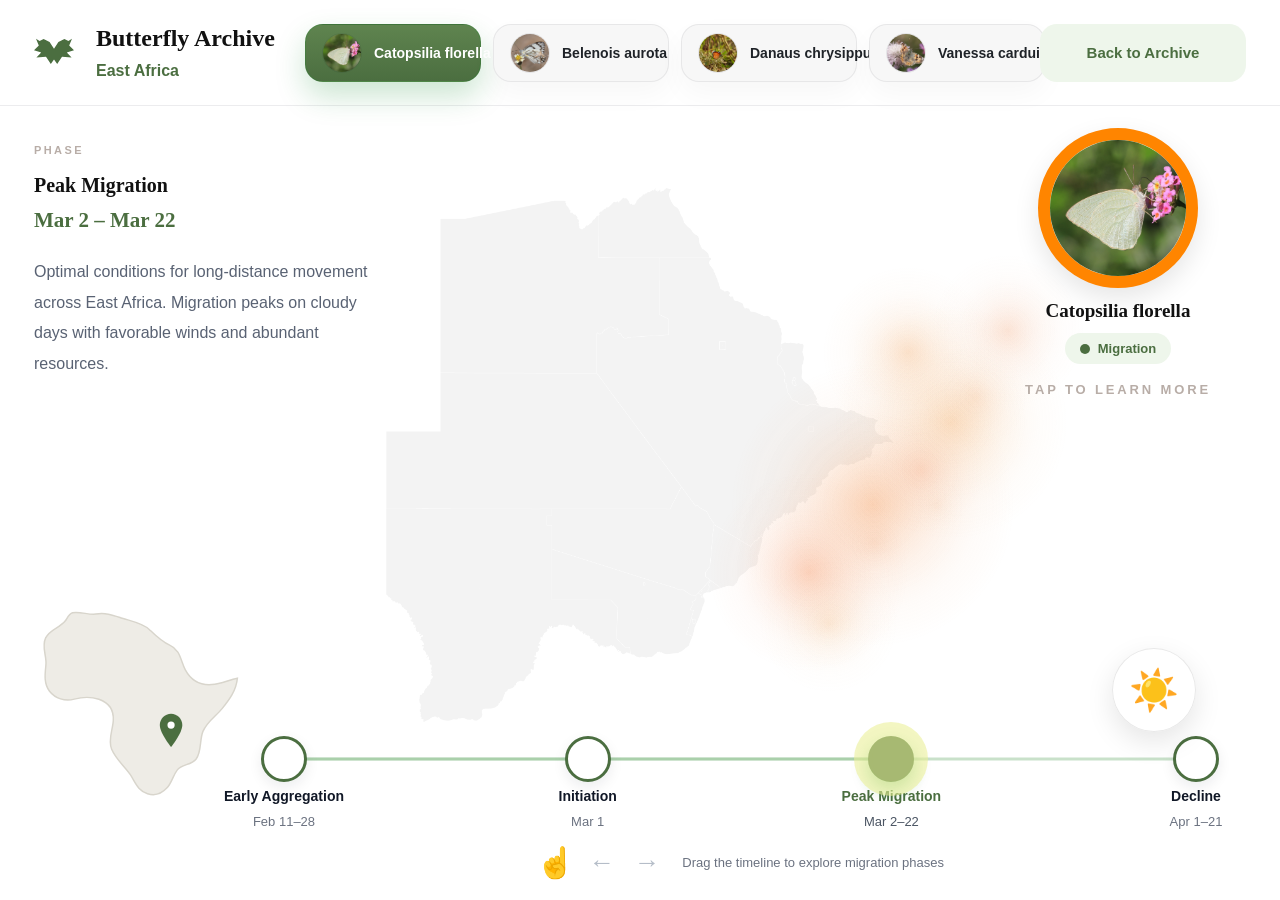
==== commit 1a93a262: "Archive Version 3 — historical snapshot from uploaded source" ====
--- a/assets/archive-butterflies/butterfly-migration/public/display.html
+++ b/assets/archive-butterflies/butterfly-migration/public/display.html
@@ -95,7 +95,6 @@
     }
     .archive-back:hover { background:#e5f1e1; }
     .archive-back:active { transform:scale(0.97); }
-    .archive-back span:first-child { font-size:34px; line-height:1; font-weight:300; }
 
     /* ── Content area ── */
     #content {
@@ -581,7 +580,6 @@
     </div>
   </div>
   <button class="archive-back" type="button" onclick="window.top.location.href=location.pathname.includes('/assets/')?'../../../../index.html':'/archive/index.html'">
-    <span aria-hidden="true">←</span>
     <span>Back to Archive</span>
   </button>
 </div>
